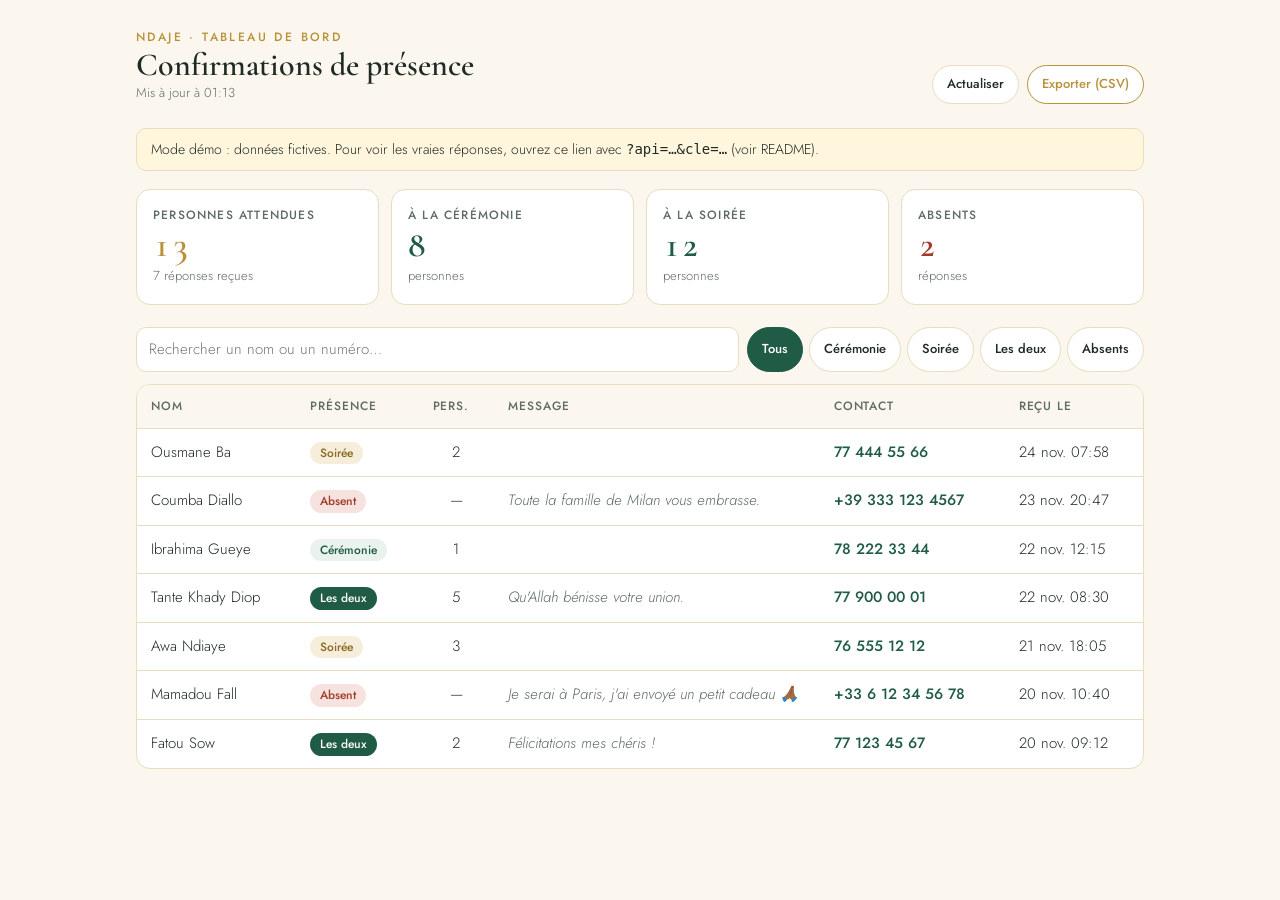
==== dashboard/index.html @ 94937209 "Template Ndaje + démo Aïssatou & Cheikh" ====
<!doctype html>
<html lang="fr">
<head>
  <meta charset="utf-8">
  <meta name="viewport" content="width=device-width, initial-scale=1">
  <meta name="robots" content="noindex">
  <title>Tableau de bord — Ndaje</title>
  <link rel="preconnect" href="https://fonts.googleapis.com">
  <link rel="preconnect" href="https://fonts.gstatic.com" crossorigin>
  <link href="https://fonts.googleapis.com/css2?family=Cormorant+Garamond:wght@500;600&family=Jost:wght@300;400;500&display=swap" rel="stylesheet">
  <style>
    :root {
      --fond: #FBF7EF; --surface: #fff; --texte: #1F2A24; --doux: #5E6B63; --ligne: #E9DCC0;
      --accent: #B8913A; --vert: #1F5B45; --rouge: #A23B2A;
    }
    * { box-sizing: border-box; margin: 0; padding: 0; }
    body { background: var(--fond); color: var(--texte); font: 300 15px/1.55 'Jost', system-ui, sans-serif; }
    [hidden] { display: none !important; }
    .page { max-width: 1040px; margin: 0 auto; padding: 28px 16px 60px; }
    header { display: flex; flex-wrap: wrap; align-items: flex-end; justify-content: space-between; gap: 12px; margin-bottom: 24px; }
    .marque { font-size: 12px; letter-spacing: .2em; text-transform: uppercase; color: var(--accent); font-weight: 500; }
    h1 { font: 600 32px/1.15 'Cormorant Garamond', Georgia, serif; }
    .maj { color: var(--doux); font-size: 13px; }
    .bandeau { background: #FFF6DD; border: 1px solid var(--ligne); border-radius: 10px; padding: 10px 14px; font-size: 14px; margin-bottom: 18px; }
    .chiffres { display: grid; grid-template-columns: repeat(auto-fit, minmax(150px, 1fr)); gap: 12px; margin-bottom: 22px; }
    .chiffre { background: var(--surface); border: 1px solid var(--ligne); border-radius: 14px; padding: 16px; }
    .chiffre span { display: block; font-size: 12px; letter-spacing: .1em; text-transform: uppercase; color: var(--doux); font-weight: 500; }
    .chiffre strong { display: block; font: 600 36px/1.1 'Cormorant Garamond', Georgia, serif; color: var(--vert); font-variant-numeric: tabular-nums; }
    .chiffre small { color: var(--doux); font-size: 13px; }
    .chiffre--total strong { color: var(--accent); }
    .chiffre--absent strong { color: var(--rouge); }
    .outils { display: flex; flex-wrap: wrap; gap: 8px; margin-bottom: 12px; }
    .outils input { flex: 1 1 200px; font: inherit; padding: 10px 12px; border: 1px solid var(--ligne); border-radius: 10px; background: var(--surface); }
    .filtres { display: flex; flex-wrap: wrap; gap: 6px; }
    button { font: inherit; cursor: pointer; }
    .filtres button, .btn {
      border: 1px solid var(--ligne); background: var(--surface); color: var(--texte);
      border-radius: 999px; padding: 8px 14px; font-size: 13px; font-weight: 500;
    }
    .filtres button[aria-pressed="true"] { background: var(--vert); border-color: var(--vert); color: #fff; }
    .btn--or { border-color: var(--accent); color: var(--accent); }
    .table-zone { background: var(--surface); border: 1px solid var(--ligne); border-radius: 14px; overflow-x: auto; }
    table { width: 100%; border-collapse: collapse; min-width: 640px; }
    th, td { text-align: left; padding: 12px 14px; border-bottom: 1px solid var(--ligne); vertical-align: top; }
    th { font-size: 12px; letter-spacing: .08em; text-transform: uppercase; color: var(--doux); font-weight: 500; background: var(--fond); position: sticky; top: 0; }
    tr:last-child td { border-bottom: 0; }
    td.num { font-variant-numeric: tabular-nums; text-align: center; }
    .pastille { display: inline-block; padding: 2px 10px; border-radius: 999px; font-size: 12px; font-weight: 500; white-space: nowrap; }
    .p-ceremonie { background: #EAF2EE; color: var(--vert); }
    .p-soiree { background: #F6EEDB; color: #8A6A22; }
    .p-les-deux { background: var(--vert); color: #fff; }
    .p-absent { background: #F6E3DF; color: var(--rouge); }
    .msg { color: var(--doux); font-style: italic; max-width: 280px; }
    .wa { color: var(--vert); font-weight: 500; text-decoration: none; }
    .vide { padding: 32px; text-align: center; color: var(--doux); }
    @media (max-width: 600px) { h1 { font-size: 26px; } .chiffre strong { font-size: 30px; } }
  </style>
</head>
<body>
  <div class="page">
    <header>
      <div>
        <div class="marque">Ndaje · Tableau de bord</div>
        <h1 id="titre">Confirmations de présence</h1>
        <div class="maj" id="maj"></div>
      </div>
      <div class="outils" style="margin:0">
        <button class="btn" id="actualiser">Actualiser</button>
        <button class="btn btn--or" id="export">Exporter (CSV)</button>
      </div>
    </header>

    <p class="bandeau" id="bandeau-demo" hidden>
      Mode démo : données fictives. Pour voir les vraies réponses, ouvrez ce lien avec
      <code>?api=…&amp;cle=…</code> (voir README).
    </p>
    <p class="bandeau" id="bandeau-erreur" hidden></p>

    <section class="chiffres" aria-label="Résumé">
      <div class="chiffre chiffre--total"><span>Personnes attendues</span><strong id="c-total">0</strong><small id="c-reponses"></small></div>
      <div class="chiffre"><span>À la cérémonie</span><strong id="c-ceremonie">0</strong><small>personnes</small></div>
      <div class="chiffre"><span>À la soirée</span><strong id="c-soiree">0</strong><small>personnes</small></div>
      <div class="chiffre chiffre--absent"><span>Absents</span><strong id="c-absent">0</strong><small>réponses</small></div>
    </section>

    <div class="outils">
      <input id="recherche" type="search" placeholder="Rechercher un nom ou un numéro…" aria-label="Rechercher">
      <div class="filtres" id="filtres">
        <button data-f="tous" aria-pressed="true">Tous</button>
        <button data-f="ceremonie" aria-pressed="false">Cérémonie</button>
        <button data-f="soiree" aria-pressed="false">Soirée</button>
        <button data-f="les-deux" aria-pressed="false">Les deux</button>
        <button data-f="absent" aria-pressed="false">Absents</button>
      </div>
    </div>

    <div class="table-zone">
      <table>
        <thead><tr><th>Nom</th><th>Présence</th><th>Pers.</th><th>Message</th><th>Contact</th><th>Reçu le</th></tr></thead>
        <tbody id="lignes"></tbody>
      </table>
      <div class="vide" id="vide" hidden>Aucune réponse pour l'instant.</div>
    </div>
  </div>

<script>
(function () {
  "use strict";
  const params = new URLSearchParams(location.search);
  const API = params.get("api");   // URL de l'Apps Script du client
  const CLE = params.get("cle");   // clé secrète définie dans Code.gs
  if (params.get("titre")) document.getElementById("titre").textContent = params.get("titre");

  const libelles = { ceremonie: "Cérémonie", soiree: "Soirée", "les-deux": "Les deux", absent: "Absent" };
  let reponses = [];
  let filtre = "tous";

  const demo = [
    { date: "2026-11-20T09:12:00Z", nom: "Fatou Sow", telephone: "77 123 45 67", presence: "les-deux", personnes: 2, message: "Félicitations mes chéris !" },
    { date: "2026-11-20T10:40:00Z", nom: "Mamadou Fall", telephone: "+33 6 12 34 56 78", presence: "absent", personnes: 0, message: "Je serai à Paris, j'ai envoyé un petit cadeau 🙏🏾" },
    { date: "2026-11-21T18:05:00Z", nom: "Awa Ndiaye", telephone: "76 555 12 12", presence: "soiree", personnes: 3, message: "" },
    { date: "2026-11-22T08:30:00Z", nom: "Tante Khady Diop", telephone: "77 900 00 01", presence: "les-deux", personnes: 5, message: "Qu'Allah bénisse votre union." },
    { date: "2026-11-22T12:15:00Z", nom: "Ibrahima Gueye", telephone: "78 222 33 44", presence: "ceremonie", personnes: 1, message: "" },
    { date: "2026-11-23T20:47:00Z", nom: "Coumba Diallo", telephone: "+39 333 123 4567", presence: "absent", personnes: 0, message: "Toute la famille de Milan vous embrasse." },
    { date: "2026-11-24T07:58:00Z", nom: "Ousmane Ba", telephone: "77 444 55 66", presence: "soiree", personnes: 2, message: "" }
  ];

  const $ = id => document.getElementById(id);
  function cellule(texte, cls) { const td = document.createElement("td"); if (cls) td.className = cls; td.textContent = texte; return td; }

  function calculer() {
    let ceremonie = 0, soiree = 0, absents = 0, total = 0;
    reponses.forEach(r => {
      const n = Number(r.personnes) || 0;
      if (r.presence === "absent") { absents++; return; }
      total += n;
      if (r.presence === "ceremonie" || r.presence === "les-deux") ceremonie += n;
      if (r.presence === "soiree" || r.presence === "les-deux") soiree += n;
    });
    $("c-total").textContent = total;
    $("c-ceremonie").textContent = ceremonie;
    $("c-soiree").textContent = soiree;
    $("c-absent").textContent = absents;
    $("c-reponses").textContent = `${reponses.length} réponse${reponses.length > 1 ? "s" : ""} reçue${reponses.length > 1 ? "s" : ""}`;
  }

  function lienWhatsApp(tel) {
    let n = String(tel).replace(/[^\d+]/g, "");
    if (n.startsWith("+")) n = n.slice(1);
    else if (n.startsWith("00")) n = n.slice(2);
    else if (n.length === 9) n = "221" + n; // numéro sénégalais sans indicatif
    return "https://wa.me/" + n;
  }

  function afficher() {
    const q = $("recherche").value.trim().toLowerCase();
    const visibles = reponses
      .filter(r => filtre === "tous" || r.presence === filtre)
      .filter(r => !q || String(r.nom).toLowerCase().includes(q) || String(r.telephone).includes(q))
      .sort((a, b) => String(b.date).localeCompare(String(a.date)));
    const tbody = $("lignes");
    tbody.replaceChildren(...visibles.map(r => {
      const tr = document.createElement("tr");
      tr.append(cellule(r.nom));
      const tdP = document.createElement("td");
      const p = document.createElement("span");
      p.className = "pastille p-" + r.presence; p.textContent = libelles[r.presence] || r.presence;
      tdP.append(p); tr.append(tdP);
      tr.append(cellule(r.presence === "absent" ? "—" : r.personnes, "num"));
      tr.append(cellule(r.message || "", "msg"));
      const tdC = document.createElement("td");
      const a = document.createElement("a");
      a.className = "wa"; a.href = lienWhatsApp(r.telephone); a.target = "_blank"; a.rel = "noopener";
      a.textContent = r.telephone;
      tdC.append(a); tr.append(tdC);
      const d = new Date(r.date);
      tr.append(cellule(isNaN(d) ? "" : d.toLocaleDateString("fr-FR", { day: "numeric", month: "short" }) + " " + d.toLocaleTimeString("fr-FR", { hour: "2-digit", minute: "2-digit" })));
      return tr;
    }));
    $("vide").hidden = visibles.length > 0;
  }

  async function charger() {
    $("bandeau-erreur").hidden = true;
    if (!API || !CLE) {
      // Mode démo : données fictives + les réponses de test envoyées depuis l'invitation sur ce même navigateur
      let locales = [];
      try {
        Object.keys(localStorage).filter(k => k.endsWith(":demo"))
          .forEach(k => { locales = locales.concat(JSON.parse(localStorage.getItem(k)) || []); });
      } catch (e) { /* navigateur privé */ }
      reponses = demo.concat(locales); $("bandeau-demo").hidden = false;
    } else {
      try {
        const res = await fetch(API + "?cle=" + encodeURIComponent(CLE));
        const json = await res.json();
        if (!json.ok) throw new Error(json.erreur || "Réponse invalide");
        reponses = json.reponses || [];
      } catch (e) {
        $("bandeau-erreur").textContent = "Impossible de charger les réponses : " + e.message;
        $("bandeau-erreur").hidden = false;
      }
    }
    $("maj").textContent = "Mis à jour à " + new Date().toLocaleTimeString("fr-FR", { hour: "2-digit", minute: "2-digit" });
    calculer(); afficher();
  }

  function exporter() {
    const echap = v => '"' + String(v == null ? "" : v).replace(/"/g, '""') + '"';
    const lignes = [["Nom", "Téléphone", "Présence", "Personnes", "Message", "Date"]]
      .concat(reponses.map(r => [r.nom, r.telephone, libelles[r.presence] || r.presence, r.personnes, r.message, r.date]));
    const csv = "﻿" + lignes.map(l => l.map(echap).join(";")).join("\n"); // ; et BOM = s'ouvre bien dans Excel
    const a = document.createElement("a");
    a.href = URL.createObjectURL(new Blob([csv], { type: "text/csv;charset=utf-8" }));
    a.download = "confirmations-ndaje.csv";
    a.click();
    setTimeout(() => URL.revokeObjectURL(a.href), 1000);
  }

  document.querySelectorAll("#filtres button").forEach(b => b.addEventListener("click", () => {
    filtre = b.dataset.f;
    document.querySelectorAll("#filtres button").forEach(x => x.setAttribute("aria-pressed", String(x === b)));
    afficher();
  }));
  $("recherche").addEventListener("input", afficher);
  $("actualiser").addEventListener("click", charger);
  $("export").addEventListener("click", exporter);
  charger();
  if (API) setInterval(charger, 60000);
})();
</script>
</body>
</html>
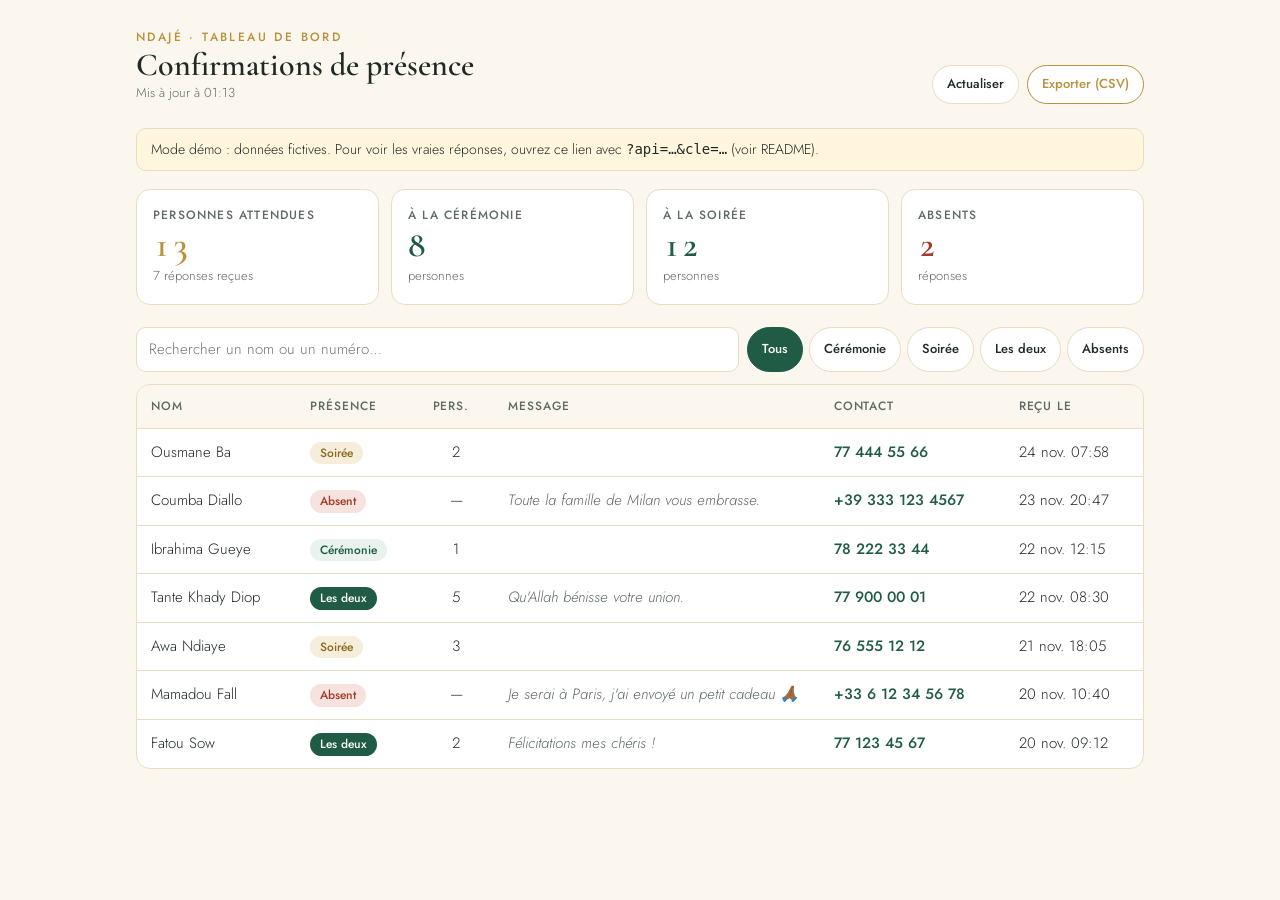
==== commit ed53dea9: "Orthographe Ndajé dans les textes" ====
--- a/dashboard/index.html
+++ b/dashboard/index.html
@@ -4,7 +4,7 @@
   <meta charset="utf-8">
   <meta name="viewport" content="width=device-width, initial-scale=1">
   <meta name="robots" content="noindex">
-  <title>Tableau de bord — Ndaje</title>
+  <title>Tableau de bord — Ndajé</title>
   <link rel="preconnect" href="https://fonts.googleapis.com">
   <link rel="preconnect" href="https://fonts.gstatic.com" crossorigin>
   <link href="https://fonts.googleapis.com/css2?family=Cormorant+Garamond:wght@500;600&family=Jost:wght@300;400;500&display=swap" rel="stylesheet">
@@ -60,7 +60,7 @@
   <div class="page">
     <header>
       <div>
-        <div class="marque">Ndaje · Tableau de bord</div>
+        <div class="marque">Ndajé · Tableau de bord</div>
         <h1 id="titre">Confirmations de présence</h1>
         <div class="maj" id="maj"></div>
       </div>
